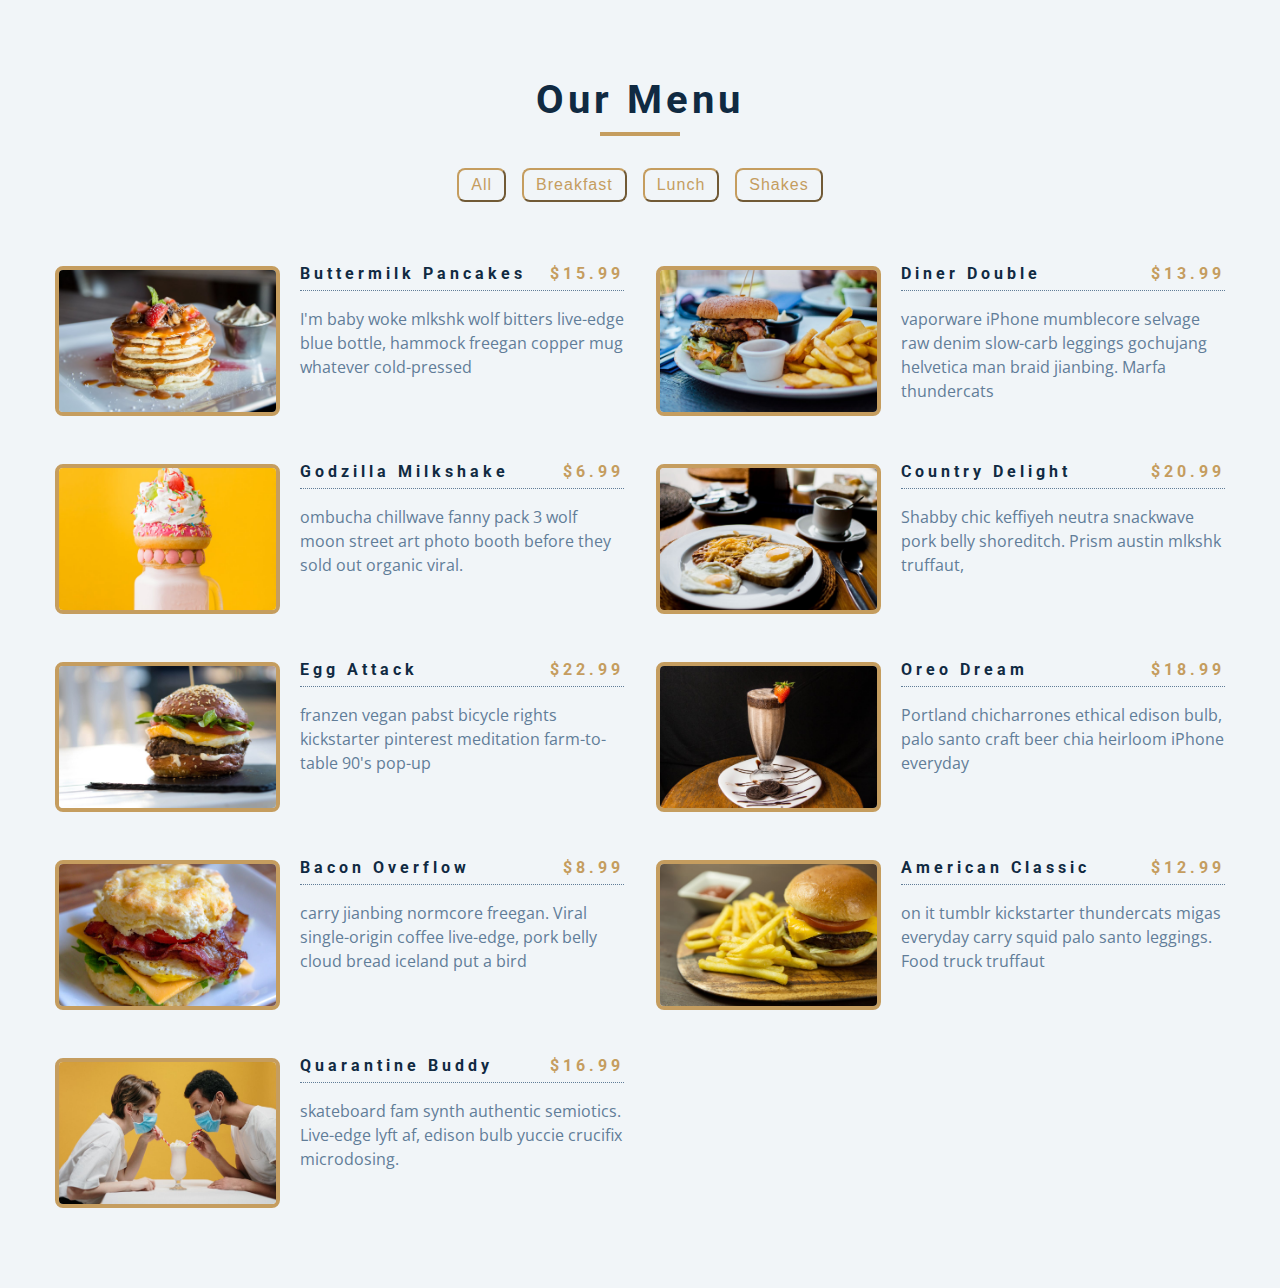
==== 08-menu/index.html @ 133efa29 "Project 8 'menu-naive' Added" ====
<!DOCTYPE html>
<html lang="en">
  <head>
    <meta charset="UTF-8" />
    <meta name="viewport" content="width=device-width, initial-scale=1.0" />
    <title>Starter</title>
    <!-- font-awesome -->
    <link
      rel="stylesheet"
      href="https://cdnjs.cloudflare.com/ajax/libs/font-awesome/5.14.0/css/all.min.css"
    />
    <!-- styles -->
    <link rel="stylesheet" href="styles.css" />
  </head>
  <body>
    <section class="menu">
      <!-- title -->
      <div class="title">
        <h2>Our menu</h2>
        <div class="underline"></div>
      </div>
      <!-- filter buttons -->
      <div class="btn-container">
        <button class="filter-btn" type="button" data-id="all">all</button>
        <button class="filter-btn" type="button" data-id="breakfast">breakfast</button>
        <button class="filter-btn" type="button" data-id="lunch">lunch</button>
        <button class="filter-btn" type="button" data-id="shakes">shakes</button>
      </div>
      <!-- menu items -->
      <div class="section-center">
        <!-- single item -->
          <article class="menu-item">
            <img src="./menu-item.jpeg" class="photo" alt="menu item">
            <div class="item-info">
              <header>
                <h4>buttermilk pancakes</h4>
                <h4 class="price">$15</h4>
              </header>
              <p class="item-text">Lorem ipsum dolor sit amet consectetur adipisicing elit. Et enim animi dolorem blanditiis molestias quis numquam quod, explicabo facilis sed?</p>
            </div>
          </article>
        <!-- end of single item -->

      </div>
    </section>
    <!-- javascript -->
    <script src="app.js"></script>
  </body>
</html>
---- 08-menu/styles.css ----
/*
=============== 
Fonts
===============
*/
@import url("https://fonts.googleapis.com/css?family=Open+Sans|Roboto:400,700&display=swap");

/*
=============== 
Variables
===============
*/

:root {
  /* dark shades of primary color*/
  --clr-primary-1: hsl(205, 86%, 17%);
  --clr-primary-2: hsl(205, 77%, 27%);
  --clr-primary-3: hsl(205, 72%, 37%);
  --clr-primary-4: hsl(205, 63%, 48%);
  /* primary/main color */
  --clr-primary-5: #49a6e9;
  /* lighter shades of primary color */
  --clr-primary-6: hsl(205, 89%, 70%);
  --clr-primary-7: hsl(205, 90%, 76%);
  --clr-primary-8: hsl(205, 86%, 81%);
  --clr-primary-9: hsl(205, 90%, 88%);
  --clr-primary-10: hsl(205, 100%, 96%);
  /* darkest grey - used for headings */
  --clr-grey-1: hsl(209, 61%, 16%);
  --clr-grey-2: hsl(211, 39%, 23%);
  --clr-grey-3: hsl(209, 34%, 30%);
  --clr-grey-4: hsl(209, 28%, 39%);
  /* grey used for paragraphs */
  --clr-grey-5: hsl(210, 22%, 49%);
  --clr-grey-6: hsl(209, 23%, 60%);
  --clr-grey-7: hsl(211, 27%, 70%);
  --clr-grey-8: hsl(210, 31%, 80%);
  --clr-grey-9: hsl(212, 33%, 89%);
  --clr-grey-10: hsl(210, 36%, 96%);
  --clr-white: #fff;
  --clr-red-dark: hsl(360, 67%, 44%);
  --clr-red-light: hsl(360, 71%, 66%);
  --clr-green-dark: hsl(125, 67%, 44%);
  --clr-green-light: hsl(125, 71%, 66%);
  --clr-gold: #c59d5f;
  --clr-black: #222;
  --ff-primary: "Roboto", sans-serif;
  --ff-secondary: "Open Sans", sans-serif;
  --transition: all 0.3s linear;
  --spacing: 0.25rem;
  --radius: 0.5rem;
  --light-shadow: 0 5px 15px rgba(0, 0, 0, 0.1);
  --dark-shadow: 0 5px 15px rgba(0, 0, 0, 0.2);
  --max-width: 1170px;
  --fixed-width: 620px;
}
/*
=============== 
Global Styles
===============
*/

*,
::after,
::before {
  margin: 0;
  padding: 0;
  box-sizing: border-box;
}
body {
  font-family: var(--ff-secondary);
  background: var(--clr-grey-10);
  color: var(--clr-grey-1);
  line-height: 1.5;
  font-size: 0.875rem;
}
ul {
  list-style-type: none;
}
a {
  text-decoration: none;
}
img:not(.logo) {
  width: 100%;
}
img {
  display: block;
}

h1,
h2,
h3,
h4 {
  letter-spacing: var(--spacing);
  text-transform: capitalize;
  line-height: 1.25;
  margin-bottom: 0.75rem;
  font-family: var(--ff-primary);
}
h1 {
  font-size: 3rem;
}
h2 {
  font-size: 2rem;
}
h3 {
  font-size: 1.25rem;
}
h4 {
  font-size: 0.875rem;
}
p {
  margin-bottom: 1.25rem;
  color: var(--clr-grey-5);
}
@media screen and (min-width: 800px) {
  h1 {
    font-size: 4rem;
  }
  h2 {
    font-size: 2.5rem;
  }
  h3 {
    font-size: 1.75rem;
  }
  h4 {
    font-size: 1rem;
  }
  body {
    font-size: 1rem;
  }
  h1,
  h2,
  h3,
  h4 {
    line-height: 1;
  }
}
/*  global classes */

.btn {
  text-transform: uppercase;
  background: transparent;
  color: var(--clr-black);
  padding: 0.375rem 0.75rem;
  letter-spacing: var(--spacing);
  display: inline-block;
  transition: var(--transition);
  font-size: 0.875rem;
  border: 2px solid var(--clr-black);
  cursor: pointer;
  box-shadow: 0 1px 3px rgba(0, 0, 0, 0.2);
  border-radius: var(--radius);
}
.btn:hover {
  color: var(--clr-white);
  background: var(--clr-black);
}
/* section */
.section {
  padding: 5rem 0;
}

main {
  min-height: 100vh;
  display: grid;
  place-items: center;
}
/*
=============== 
Menu
===============
*/

.menu {
  padding: 5rem 0;
}
.title {
  text-align: center;
  margin-bottom: 2rem;
}
.underline {
  width: 5rem;
  height: 0.25rem;
  background: var(--clr-gold);
  margin-left: auto;
  margin-right: auto;
}
.btn-container {
  margin-bottom: 4rem;
  display: flex;
  justify-content: center;
}
.filter-btn {
  background: transparent;
  border-color: var(--clr-gold);
  font-size: 1rem;
  text-transform: capitalize;
  margin: 0 0.5rem;
  letter-spacing: 1px;
  border-radius: var(--radius);
  padding: 0.375rem 0.75rem;
  color: var(--clr-gold);
  cursor: pointer;
  transition: var(--transition);
}
.filter-btn:hover {
  background: var(--clr-gold);
  color: var(--clr-white);
}
.section-center {
  width: 90vw;
  margin: 0 auto;
  max-width: 1170px;
  display: grid;
  gap: 3rem 2rem;
  justify-items: center;
}
.menu-item {
  display: grid;
  gap: 1rem 2rem;
  max-width: 25rem;
}
.photo {
  object-fit: cover;
  height: 200px;
  border: 0.25rem solid var(--clr-gold);
  border-radius: var(--radius);
}
.item-info header {
  display: flex;
  justify-content: space-between;
  border-bottom: 0.5px dotted var(--clr-grey-5);
}
.item-info h4 {
  margin-bottom: 0.5rem;
}
.price {
  color: var(--clr-gold);
}
.item-text {
  margin-bottom: 0;
  padding-top: 1rem;
}

@media screen and (min-width: 768px) {
  .menu-item {
    grid-template-columns: 225px 1fr;
    gap: 0 1.25rem;
    max-width: 40rem;
  }
  .photo {
    height: 175px;
  }
}
@media screen and (min-width: 1200px) {
  .section-center {
    width: 95vw;
    grid-template-columns: 1fr 1fr;
  }
  .photo {
    height: 150px;
  }
}
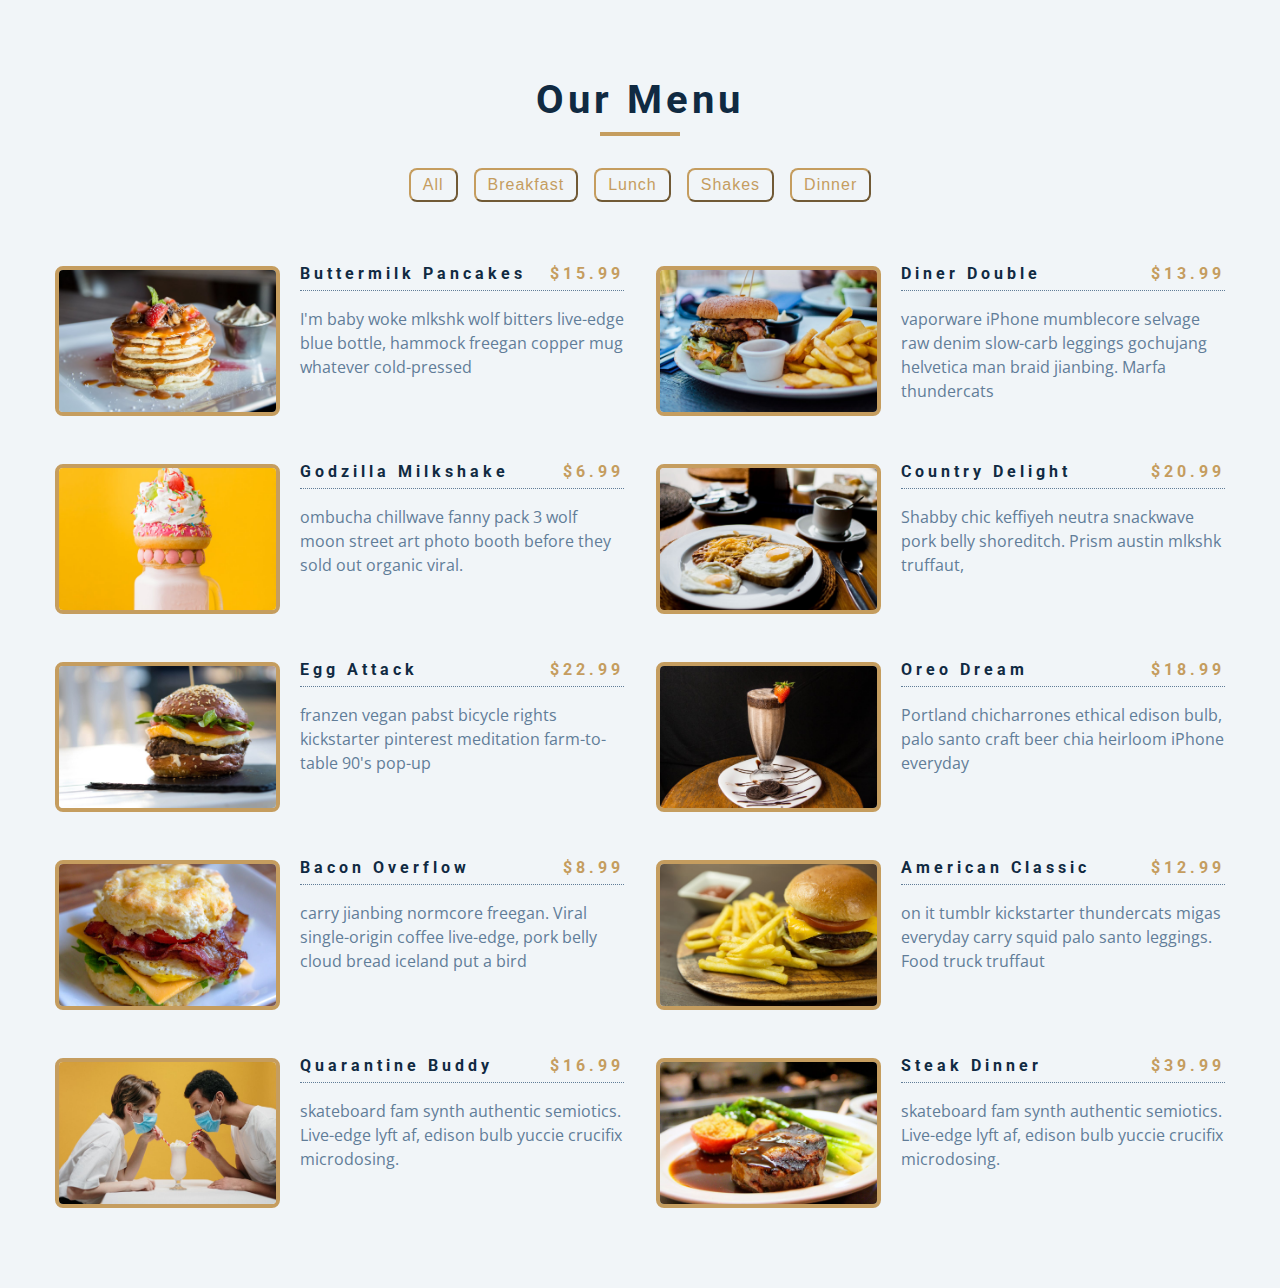
==== commit 0e6b12ae: "new features added to project '08-menu'" ====
--- a/08-menu/index.html
+++ b/08-menu/index.html
@@ -21,15 +21,15 @@
       </div>
       <!-- filter buttons -->
       <div class="btn-container">
-        <button class="filter-btn" type="button" data-id="all">all</button>
+        <!-- <button class="filter-btn" type="button" data-id="all">all</button>
         <button class="filter-btn" type="button" data-id="breakfast">breakfast</button>
         <button class="filter-btn" type="button" data-id="lunch">lunch</button>
-        <button class="filter-btn" type="button" data-id="shakes">shakes</button>
+        <button class="filter-btn" type="button" data-id="shakes">shakes</button> -->
       </div>
       <!-- menu items -->
       <div class="section-center">
         <!-- single item -->
-          <article class="menu-item">
+          <!-- <article class="menu-item">
             <img src="./menu-item.jpeg" class="photo" alt="menu item">
             <div class="item-info">
               <header>
@@ -38,7 +38,7 @@
               </header>
               <p class="item-text">Lorem ipsum dolor sit amet consectetur adipisicing elit. Et enim animi dolorem blanditiis molestias quis numquam quod, explicabo facilis sed?</p>
             </div>
-          </article>
+          </article> -->
         <!-- end of single item -->
 
       </div>
